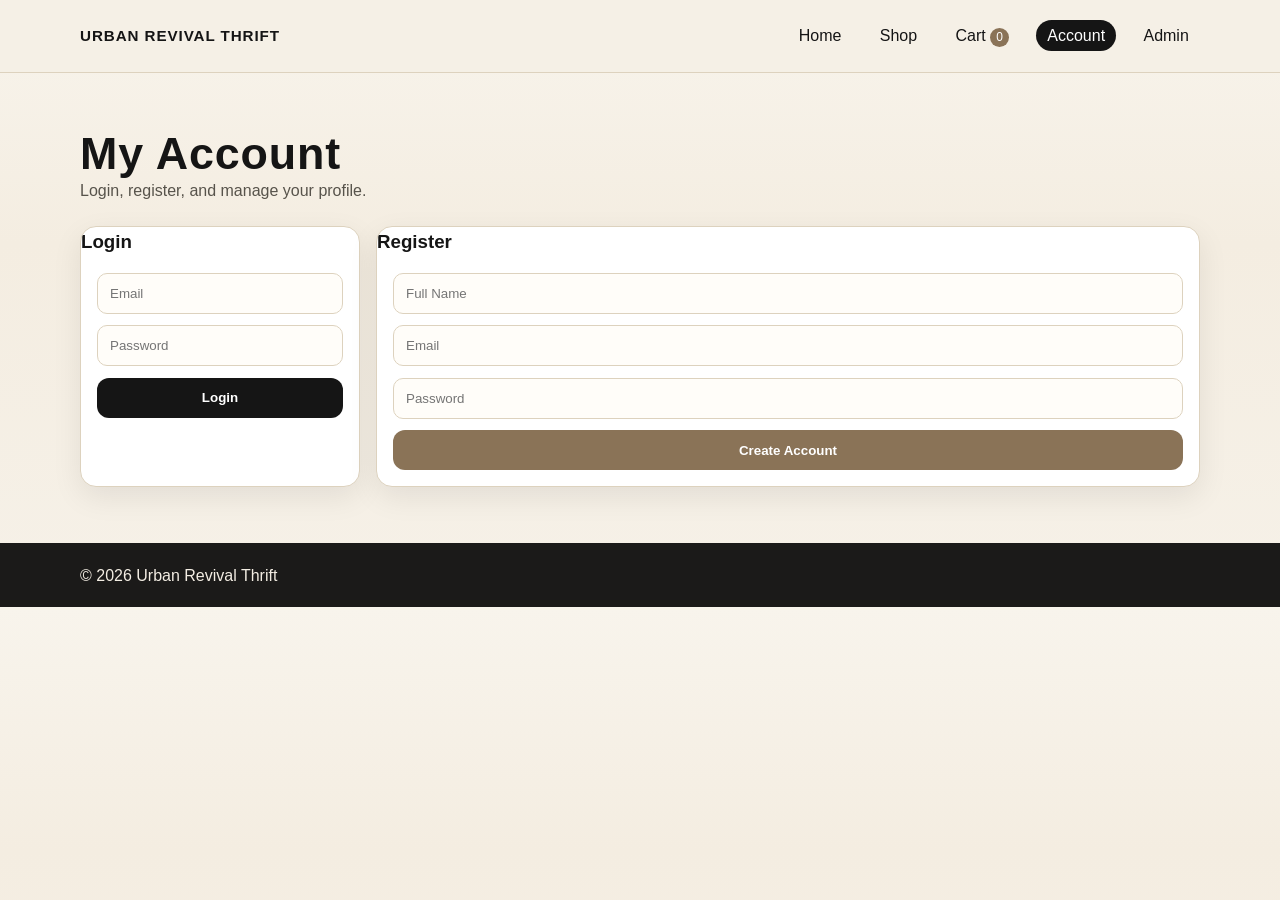
==== account.html @ 6cdc900d "trift" ====
<!DOCTYPE html>
<html lang="en">
<head>
  <meta charset="UTF-8" />
  <meta name="viewport" content="width=device-width, initial-scale=1.0" />
  <meta name="description" content="Account page for Urban Revival Thrift." />
  <title>Urban Revival Thrift | Account</title>
  <link rel="stylesheet" href="style.css" />
</head>
<body data-page="account">
  <header class="site-header">
    <nav class="container nav">
      <a href="index.html" class="brand">Urban Revival Thrift</a>
      <button class="menu-toggle" aria-label="Toggle menu">☰</button>
      <ul class="nav-links">
        <li><a href="index.html">Home</a></li>
        <li><a href="shop.html">Shop</a></li>
        <li><a href="cart.html">Cart <span class="cart-count">0</span></a></li>
        <li><a href="account.html" class="active">Account</a></li>
        <li><a href="admin.html">Admin</a></li>
      </ul>
    </nav>
  </header>

  <main class="section container">
    <div class="section-heading">
      <h1>My Account</h1>
      <p>Login, register, and manage your profile.</p>
    </div>

    <div class="account-layout">
      <section class="card">
        <h3>Login</h3>
        <form id="login-form" class="stack-form">
          <input type="email" id="login-email" placeholder="Email" required />
          <input type="password" id="login-password" placeholder="Password" required />
          <button class="btn btn-primary" type="submit">Login</button>
        </form>
      </section>

      <section class="card">
        <h3>Register</h3>
        <form id="register-form" class="stack-form">
          <input type="text" id="register-name" placeholder="Full Name" required />
          <input type="email" id="register-email" placeholder="Email" required />
          <input type="password" id="register-password" placeholder="Password" required />
          <button class="btn btn-dark" type="submit">Create Account</button>
        </form>
      </section>
    </div>

    <section id="profile-section" class="section card hidden">
      <div class="profile-header">
        <h3>Profile Management</h3>
        <button id="logout-btn" class="btn btn-outline">Logout</button>
      </div>
      <form id="profile-form" class="stack-form">
        <input type="text" id="profile-name" placeholder="Name" required />
        <input type="email" id="profile-email" placeholder="Email" required readonly />
        <input type="tel" id="profile-phone" placeholder="Phone" />
        <input type="text" id="profile-address" placeholder="Address" />
        <button type="submit" class="btn btn-primary">Save Profile</button>
      </form>
    </section>

    <section id="order-history" class="section card hidden">
      <h3>Order History</h3>
      <div id="orders-list"></div>
    </section>
  </main>

  <footer class="site-footer compact-footer">
    <div class="container">
      <p>© 2026 Urban Revival Thrift</p>
    </div>
  </footer>

  <script src="script.js"></script>
</body>
</html>
---- style.css ----
:root {
  --cream: #f5f0e6;
  --sand: #e4d8c3;
  --earth: #8a7357;
  --charcoal: #151515;
  --stone: #57534b;
  --white: #ffffff;
  --line: #ddd2be;
  --shadow: 0 10px 30px rgba(0, 0, 0, 0.08);
}

* {
  box-sizing: border-box;
  margin: 0;
  padding: 0;
}

body {
  font-family: "Segoe UI", "Trebuchet MS", sans-serif;
  background: linear-gradient(180deg, #f8f4ec, #f4ede1 40%, #f6f1e8);
  color: var(--charcoal);
  line-height: 1.6;
}

a {
  color: inherit;
  text-decoration: none;
}

img {
  width: 100%;
  display: block;
}

.container {
  width: min(1120px, 92%);
  margin: 0 auto;
}

.section {
  padding: 3.5rem 0;
}

.section-heading {
  margin-bottom: 1.4rem;
}

.section-heading h1,
.section-heading h2 {
  font-size: clamp(1.8rem, 4vw, 2.8rem);
  line-height: 1.1;
  letter-spacing: 0.02em;
}

.section-heading p {
  color: var(--stone);
}

.site-header {
  position: sticky;
  top: 0;
  z-index: 50;
  background: rgba(245, 240, 230, 0.95);
  border-bottom: 1px solid var(--line);
  backdrop-filter: blur(6px);
}

.nav {
  display: flex;
  align-items: center;
  justify-content: space-between;
  min-height: 72px;
}

.brand {
  font-weight: 800;
  text-transform: uppercase;
  letter-spacing: 0.06em;
  font-size: 0.95rem;
}

.nav-links {
  list-style: none;
  display: flex;
  gap: 1rem;
}

.nav-links a {
  padding: 0.45rem 0.7rem;
  border-radius: 999px;
  transition: all 0.2s ease;
}

.nav-links a:hover,
.nav-links .active {
  background: var(--charcoal);
  color: var(--white);
}

.menu-toggle {
  display: none;
  background: transparent;
  border: 0;
  font-size: 1.4rem;
}

.cart-count {
  display: inline-block;
  min-width: 18px;
  text-align: center;
  background: var(--earth);
  color: var(--white);
  border-radius: 999px;
  padding: 0 6px;
  font-size: 0.75rem;
}

.hero {
  position: relative;
  min-height: 82vh;
  display: grid;
  place-items: center;
  background: url("https://images.unsplash.com/photo-1483985988355-763728e1935b?auto=format&fit=crop&w=1600&q=80") center/cover no-repeat;
}

.hero-overlay {
  position: absolute;
  inset: 0;
  background: linear-gradient(120deg, rgba(21, 21, 21, 0.68), rgba(21, 21, 21, 0.28));
}

.hero-content {
  position: relative;
  color: var(--white);
  text-align: left;
  animation: slideIn 0.8s ease;
}

.hero h1 {
  font-size: clamp(2.2rem, 7vw, 4.7rem);
  margin-bottom: 0.5rem;
}

.tagline {
  margin-bottom: 1.4rem;
  font-size: clamp(1rem, 2.8vw, 1.5rem);
}

.eyebrow {
  text-transform: uppercase;
  letter-spacing: 0.2em;
  font-size: 0.8rem;
  margin-bottom: 0.5rem;
}

.btn {
  border: 0;
  border-radius: 12px;
  cursor: pointer;
  padding: 0.8rem 1.2rem;
  font-weight: 700;
  transition: transform 0.2s ease, box-shadow 0.2s ease;
  display: inline-flex;
  align-items: center;
  justify-content: center;
}

.btn:hover {
  transform: translateY(-2px);
  box-shadow: var(--shadow);
}

.btn-primary {
  background: var(--charcoal);
  color: var(--white);
}

.btn-dark {
  background: var(--earth);
  color: var(--white);
}

.btn-outline {
  border: 1px solid var(--charcoal);
  background: transparent;
}

.full {
  width: 100%;
}

.product-grid {
  display: grid;
  grid-template-columns: repeat(auto-fit, minmax(220px, 1fr));
  gap: 1rem;
}

.card {
  background: var(--white);
  border: 1px solid var(--line);
  border-radius: 16px;
  box-shadow: var(--shadow);
  overflow: hidden;
}

.product-card {
  transition: transform 0.25s ease;
}

.product-card:hover {
  transform: translateY(-6px);
}

.product-body {
  padding: 0.9rem;
}

.product-meta {
  display: flex;
  justify-content: space-between;
  color: var(--stone);
  font-size: 0.88rem;
  margin: 0.45rem 0;
}

.price {
  font-size: 1.05rem;
  font-weight: 800;
}

.section-alt {
  background: linear-gradient(180deg, #ebe2d4, #e8ddce);
}

.split {
  display: grid;
  grid-template-columns: 1.1fr 1fr;
  gap: 1.2rem;
  align-items: center;
}

.benefits {
  margin-top: 1rem;
  padding-left: 1rem;
}

.image-card img {
  height: 100%;
  object-fit: cover;
}

.testimonials {
  display: grid;
  grid-template-columns: repeat(auto-fit, minmax(230px, 1fr));
  gap: 1rem;
}

.testimonial {
  padding: 1rem;
}

.section-newsletter {
  background: var(--charcoal);
  color: var(--white);
}

.newsletter-wrap {
  display: grid;
  grid-template-columns: 1fr auto;
  gap: 1rem;
  align-items: center;
}

.newsletter-form {
  display: flex;
  gap: 0.6rem;
}

.newsletter-form input,
.filters input,
.filters select,
.stack-form input,
.stack-form textarea,
.checkout-form input,
.checkout-form select,
.admin-form-grid input,
.admin-form-grid select,
.admin-form-grid textarea,
.coupon-wrap input {
  width: 100%;
  padding: 0.75rem;
  border: 1px solid var(--line);
  border-radius: 10px;
  background: #fffdf9;
}

.site-footer {
  background: #1b1a19;
  color: #f3ede3;
  padding: 2.2rem 0 1rem;
}

.footer-grid {
  display: grid;
  grid-template-columns: repeat(auto-fit, minmax(170px, 1fr));
  gap: 1rem;
  margin-bottom: 1rem;
}

.site-footer a {
  color: #eadfcf;
}

.copyright {
  text-align: center;
  opacity: 0.8;
  font-size: 0.9rem;
}

.compact-footer {
  padding: 1.2rem 0;
}

.shop-layout,
.cart-layout,
.checkout-layout,
.account-layout {
  display: grid;
  grid-template-columns: 280px 1fr;
  gap: 1rem;
}

.filters {
  padding: 1rem;
  display: grid;
  gap: 0.5rem;
  height: fit-content;
}

.product-detail-layout {
  display: grid;
  grid-template-columns: 1fr 1fr;
  gap: 1rem;
}

.product-gallery-main img {
  aspect-ratio: 4 / 5;
  object-fit: cover;
}

.thumbnail-row {
  display: flex;
  gap: 0.5rem;
  margin-top: 0.6rem;
}

.thumbnail-row img {
  width: 70px;
  height: 70px;
  object-fit: cover;
  border-radius: 10px;
  cursor: pointer;
  border: 2px solid transparent;
}

.thumbnail-row img.active {
  border-color: var(--charcoal);
}

.product-info-card {
  padding: 1rem;
}

.qty-wrap {
  display: flex;
  align-items: center;
  gap: 0.6rem;
  margin: 0.8rem 0;
}

.qty-wrap input {
  width: 80px;
  padding: 0.5rem;
}

.reviews-list {
  display: grid;
  gap: 0.7rem;
}

.cart-item {
  display: grid;
  grid-template-columns: 90px 1fr auto;
  gap: 1rem;
  padding: 0.8rem;
  margin-bottom: 0.8rem;
}

.cart-item img {
  width: 90px;
  height: 90px;
  object-fit: cover;
  border-radius: 10px;
}

.summary-box {
  padding: 1rem;
  height: fit-content;
}

.summary-row {
  display: flex;
  justify-content: space-between;
  margin: 0.45rem 0;
}

.summary-row.total {
  font-weight: 800;
  font-size: 1.1rem;
}

.coupon-wrap {
  display: grid;
  grid-template-columns: 1fr auto;
  gap: 0.5rem;
  margin: 0.8rem 0;
}

.muted {
  color: var(--stone);
  font-size: 0.92rem;
}

.checkout-form,
.stack-form {
  display: grid;
  gap: 0.7rem;
  padding: 1rem;
}

.profile-header {
  display: flex;
  justify-content: space-between;
  align-items: center;
  margin-bottom: 0.6rem;
}

.admin-stats {
  display: grid;
  grid-template-columns: repeat(auto-fit, minmax(180px, 1fr));
  gap: 1rem;
}

.stat-card {
  padding: 1rem;
}

.admin-form-grid {
  display: grid;
  grid-template-columns: repeat(auto-fit, minmax(180px, 1fr));
  gap: 0.7rem;
}

.admin-form-grid textarea {
  grid-column: 1 / -1;
}

.admin-table {
  width: 100%;
  border-collapse: collapse;
  background: var(--white);
}

.admin-table th,
.admin-table td {
  border: 1px solid var(--line);
  padding: 0.65rem;
  text-align: left;
  font-size: 0.9rem;
}

.hidden {
  display: none;
}

.notice {
  background: #f2ebdd;
  border: 1px solid var(--line);
  border-radius: 10px;
  padding: 0.75rem;
  margin-bottom: 0.7rem;
}

@keyframes slideIn {
  from {
    opacity: 0;
    transform: translateY(18px);
  }
  to {
    opacity: 1;
    transform: translateY(0);
  }
}

@media (max-width: 930px) {
  .split,
  .shop-layout,
  .cart-layout,
  .checkout-layout,
  .account-layout,
  .product-detail-layout,
  .newsletter-wrap {
    grid-template-columns: 1fr;
  }

  .menu-toggle {
    display: block;
  }

  .nav-links {
    position: absolute;
    top: 72px;
    left: 0;
    right: 0;
    background: #f3ecdf;
    border-bottom: 1px solid var(--line);
    flex-direction: column;
    padding: 0.6rem 4%;
    display: none;
  }

  .nav-links.open {
    display: flex;
  }
}
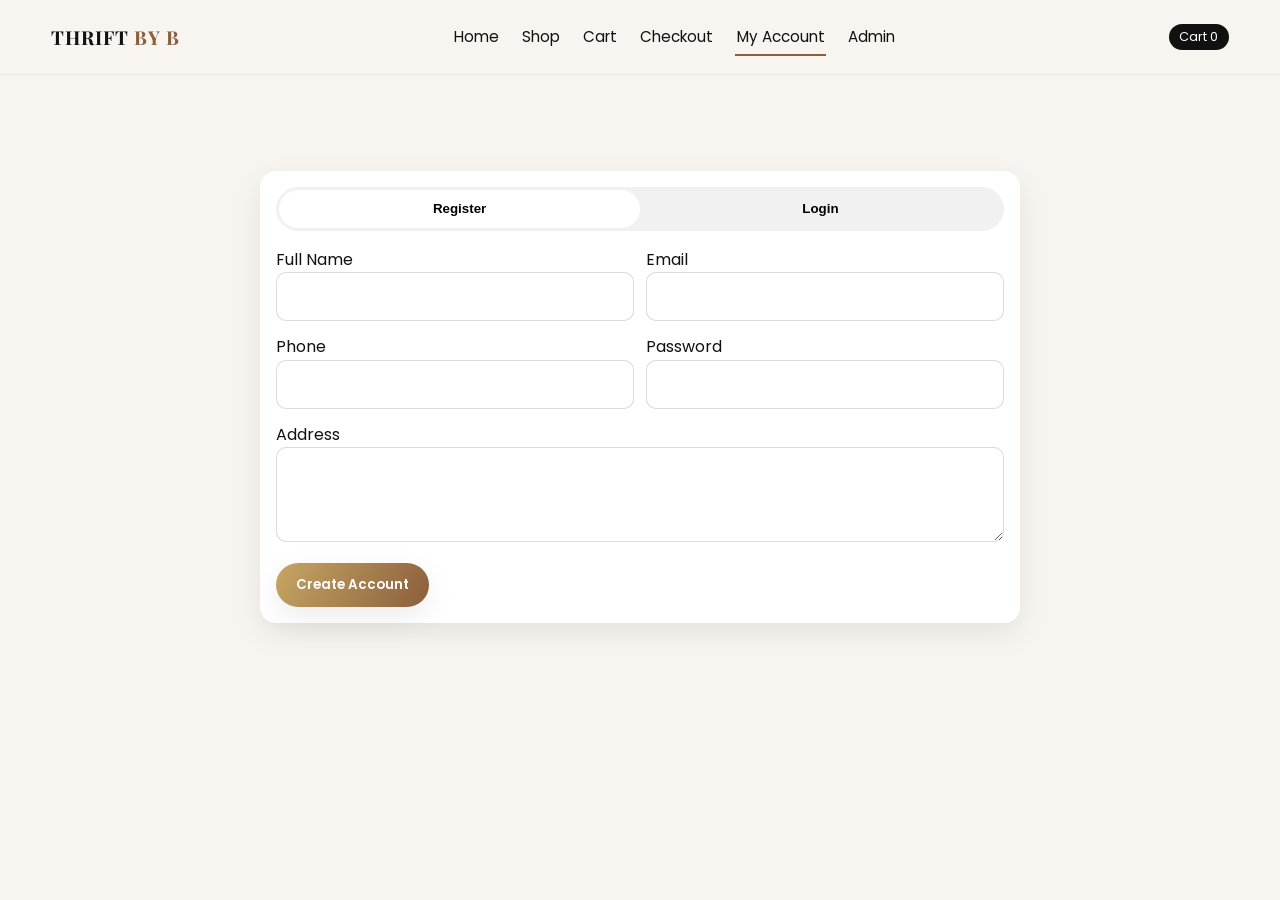
==== commit edb4980e: "update" ====
--- a/account.html
+++ b/account.html
@@ -1,80 +1,125 @@
 <!DOCTYPE html>
 <html lang="en">
-<head>
-  <meta charset="UTF-8" />
-  <meta name="viewport" content="width=device-width, initial-scale=1.0" />
-  <meta name="description" content="Account page for Urban Revival Thrift." />
-  <title>Urban Revival Thrift | Account</title>
-  <link rel="stylesheet" href="style.css" />
-</head>
-<body data-page="account">
-  <header class="site-header">
-    <nav class="container nav">
-      <a href="index.html" class="brand">Urban Revival Thrift</a>
-      <button class="menu-toggle" aria-label="Toggle menu">☰</button>
-      <ul class="nav-links">
-        <li><a href="index.html">Home</a></li>
-        <li><a href="shop.html">Shop</a></li>
-        <li><a href="cart.html">Cart <span class="cart-count">0</span></a></li>
-        <li><a href="account.html" class="active">Account</a></li>
-        <li><a href="admin.html">Admin</a></li>
-      </ul>
-    </nav>
-  </header>
+  <head>
+    <meta charset="UTF-8" />
+    <meta name="viewport" content="width=device-width, initial-scale=1.0" />
+    <meta name="description" content="Customer account page for THRIFT BY B - register, login, profile, and order history." />
+    <title>Account | THRIFT BY B</title>
+    <link rel="preconnect" href="https://fonts.googleapis.com" />
+    <link rel="preconnect" href="https://fonts.gstatic.com" crossorigin />
+    <link
+      href="https://fonts.googleapis.com/css2?family=Playfair+Display:wght@600;700;800&family=Poppins:wght@300;400;500;600;700&display=swap"
+      rel="stylesheet"
+    />
+    <link rel="stylesheet" href="style.css" />
+  </head>
+  <body data-page="account">
+    <header class="navbar">
+      <div class="container nav-wrap">
+        <a class="brand" href="index.html">THRIFT <span>BY B</span></a>
+        <nav class="nav-links" id="navLinks">
+          <a href="index.html">Home</a>
+          <a href="shop.html">Shop</a>
+          <a href="cart.html">Cart</a>
+          <a href="checkout.html">Checkout</a>
+          <a class="active" href="account.html" id="userChip">My Account</a>
+          <a href="admin-login.html">Admin</a>
+        </nav>
+        <div class="nav-actions">
+          <a class="cart-chip" href="cart.html">Cart <span data-cart-count>0</span></a>
+          <button class="hamburger" id="hamburgerBtn"><span></span><span></span><span></span></button>
+        </div>
+      </div>
+    </header>
 
-  <main class="section container">
-    <div class="section-heading">
-      <h1>My Account</h1>
-      <p>Login, register, and manage your profile.</p>
-    </div>
+    <main class="section">
+      <div class="container auth-wrap">
+        <div id="accountNotice"></div>
 
-    <div class="account-layout">
-      <section class="card">
-        <h3>Login</h3>
-        <form id="login-form" class="stack-form">
-          <input type="email" id="login-email" placeholder="Email" required />
-          <input type="password" id="login-password" placeholder="Password" required />
-          <button class="btn btn-primary" type="submit">Login</button>
-        </form>
-      </section>
+        <section id="authPanel" class="panel fade-in">
+          <div class="auth-switch">
+            <button class="active" data-auth-tab="register">Register</button>
+            <button data-auth-tab="login">Login</button>
+          </div>
 
-      <section class="card">
-        <h3>Register</h3>
-        <form id="register-form" class="stack-form">
-          <input type="text" id="register-name" placeholder="Full Name" required />
-          <input type="email" id="register-email" placeholder="Email" required />
-          <input type="password" id="register-password" placeholder="Password" required />
-          <button class="btn btn-dark" type="submit">Create Account</button>
-        </form>
-      </section>
-    </div>
+          <form id="registerForm" class="form-grid">
+            <div>
+              <label for="regName">Full Name</label>
+              <input id="regName" name="regName" type="text" required />
+            </div>
+            <div>
+              <label for="regEmail">Email</label>
+              <input id="regEmail" name="regEmail" type="email" required />
+            </div>
+            <div>
+              <label for="regPhone">Phone</label>
+              <input id="regPhone" name="regPhone" type="tel" required />
+            </div>
+            <div>
+              <label for="regPassword">Password</label>
+              <input id="regPassword" name="regPassword" type="password" required />
+            </div>
+            <div class="full">
+              <label for="regAddress">Address</label>
+              <textarea id="regAddress" name="regAddress" rows="3"></textarea>
+            </div>
+            <div class="full"><button class="btn btn-primary" type="submit">Create Account</button></div>
+          </form>
 
-    <section id="profile-section" class="section card hidden">
-      <div class="profile-header">
-        <h3>Profile Management</h3>
-        <button id="logout-btn" class="btn btn-outline">Logout</button>
+          <form id="loginForm" class="form-grid hidden">
+            <div>
+              <label for="loginEmail">Email</label>
+              <input id="loginEmail" name="loginEmail" type="email" required />
+            </div>
+            <div>
+              <label for="loginPassword">Password</label>
+              <input id="loginPassword" name="loginPassword" type="password" required />
+            </div>
+            <div class="full"><button class="btn btn-secondary" type="submit">Login</button></div>
+          </form>
+        </section>
+
+        <section id="profilePanel" class="hidden panel fade-in">
+          <div class="summary-line">
+            <h2 style="margin: 0">Welcome, <span id="profileNameText"></span></h2>
+            <button class="btn btn-light" data-logout type="button">Logout</button>
+          </div>
+          <h3>Manage Profile</h3>
+          <form id="profileForm" class="form-grid">
+            <div>
+              <label for="profileName">Name</label>
+              <input id="profileName" name="profileName" type="text" required />
+            </div>
+            <div>
+              <label for="profilePhone">Phone</label>
+              <input id="profilePhone" name="profilePhone" type="tel" required />
+            </div>
+            <div class="full">
+              <label for="profileAddress">Address</label>
+              <textarea id="profileAddress" name="profileAddress" rows="3"></textarea>
+            </div>
+            <div class="full"><button class="btn btn-primary" type="submit">Update Profile</button></div>
+          </form>
+
+          <h3>Order History</h3>
+          <div class="table-wrap">
+            <table>
+              <thead>
+                <tr>
+                  <th>Order ID</th>
+                  <th>Date</th>
+                  <th>Items</th>
+                  <th>Delivery</th>
+                  <th>Total</th>
+                </tr>
+              </thead>
+              <tbody id="orderHistoryBody"></tbody>
+            </table>
+          </div>
+        </section>
       </div>
-      <form id="profile-form" class="stack-form">
-        <input type="text" id="profile-name" placeholder="Name" required />
-        <input type="email" id="profile-email" placeholder="Email" required readonly />
-        <input type="tel" id="profile-phone" placeholder="Phone" />
-        <input type="text" id="profile-address" placeholder="Address" />
-        <button type="submit" class="btn btn-primary">Save Profile</button>
-      </form>
-    </section>
+    </main>
 
-    <section id="order-history" class="section card hidden">
-      <h3>Order History</h3>
-      <div id="orders-list"></div>
-    </section>
-  </main>
-
-  <footer class="site-footer compact-footer">
-    <div class="container">
-      <p>© 2026 Urban Revival Thrift</p>
-    </div>
-  </footer>
-
-  <script src="script.js"></script>
-</body>
+    <script src="script.js"></script>
+  </body>
 </html>
--- a/style.css
+++ b/style.css
@@ -1,25 +1,38 @@
 :root {
-  --cream: #f5f0e6;
-  --sand: #e4d8c3;
-  --earth: #8a7357;
-  --charcoal: #151515;
-  --stone: #57534b;
+  --cream: #f8f5f0;
+  --blush: #f4c2c2;
+  --black: #111111;
+  --brown: #8b5e3c;
+  --gold: #c6a664;
   --white: #ffffff;
-  --line: #ddd2be;
-  --shadow: 0 10px 30px rgba(0, 0, 0, 0.08);
+  --muted: #6d665f;
+  --shadow: 0 10px 30px rgba(17, 17, 17, 0.08);
+  --shadow-strong: 0 16px 40px rgba(17, 17, 17, 0.18);
+  --radius: 16px;
 }
 
 * {
   box-sizing: border-box;
+}
+
+html,
+body {
   margin: 0;
   padding: 0;
+  scroll-behavior: smooth;
 }
 
 body {
-  font-family: "Segoe UI", "Trebuchet MS", sans-serif;
-  background: linear-gradient(180deg, #f8f4ec, #f4ede1 40%, #f6f1e8);
-  color: var(--charcoal);
+  font-family: "Poppins", sans-serif;
+  background: var(--cream);
+  color: var(--black);
   line-height: 1.6;
+  overflow-x: hidden;
+}
+
+img {
+  max-width: 100%;
+  display: block;
 }
 
 a {
@@ -27,474 +40,212 @@
   text-decoration: none;
 }
 
-img {
-  width: 100%;
-  display: block;
-}
-
 .container {
-  width: min(1120px, 92%);
+  width: min(92%, 1280px);
   margin: 0 auto;
 }
 
 .section {
-  padding: 3.5rem 0;
-}
-
-.section-heading {
-  margin-bottom: 1.4rem;
-}
-
-.section-heading h1,
-.section-heading h2 {
-  font-size: clamp(1.8rem, 4vw, 2.8rem);
-  line-height: 1.1;
+  padding: 4rem 0;
+}
+
+.section-title {
+  font-family: "Playfair Display", serif;
+  font-size: clamp(1.75rem, 3vw, 2.8rem);
   letter-spacing: 0.02em;
-}
-
-.section-heading p {
-  color: var(--stone);
-}
-
-.site-header {
+  margin: 0 0 1rem;
+}
+
+.section-subtitle {
+  color: var(--muted);
+  margin: 0 0 2rem;
+}
+
+.fade-in {
+  opacity: 0;
+  transform: translateY(20px);
+  transition: opacity 0.6s ease, transform 0.6s ease;
+}
+
+.fade-in.show {
+  opacity: 1;
+  transform: translateY(0);
+}
+
+.announcement-bar {
+  background: var(--black);
+  color: var(--cream);
+  text-align: center;
+  padding: 0.55rem 0.75rem;
+  font-size: 0.88rem;
+  letter-spacing: 0.04em;
+}
+
+.navbar {
   position: sticky;
   top: 0;
-  z-index: 50;
-  background: rgba(245, 240, 230, 0.95);
-  border-bottom: 1px solid var(--line);
-  backdrop-filter: blur(6px);
-}
-
-.nav {
-  display: flex;
+  z-index: 200;
+  background: rgba(248, 245, 240, 0.95);
+  border-bottom: 1px solid rgba(17, 17, 17, 0.06);
+  backdrop-filter: blur(8px);
+}
+
+.nav-wrap {
+  display: flex;
+  justify-content: space-between;
   align-items: center;
-  justify-content: space-between;
-  min-height: 72px;
+  gap: 1rem;
+  min-height: 74px;
 }
 
 .brand {
-  font-weight: 800;
-  text-transform: uppercase;
-  letter-spacing: 0.06em;
+  font-family: "Playfair Display", serif;
+  font-size: 1.2rem;
+  letter-spacing: 0.05em;
+  font-weight: 700;
+}
+
+.brand span {
+  color: var(--brown);
+}
+
+.nav-links {
+  display: flex;
+  gap: 1.25rem;
+  align-items: center;
+}
+
+.nav-links a {
   font-size: 0.95rem;
-}
-
-.nav-links {
-  list-style: none;
-  display: flex;
-  gap: 1rem;
-}
-
-.nav-links a {
-  padding: 0.45rem 0.7rem;
-  border-radius: 999px;
-  transition: all 0.2s ease;
-}
-
-.nav-links a:hover,
-.nav-links .active {
-  background: var(--charcoal);
-  color: var(--white);
-}
-
-.menu-toggle {
-  display: none;
-  background: transparent;
-  border: 0;
-  font-size: 1.4rem;
-}
-
-.cart-count {
-  display: inline-block;
-  min-width: 18px;
-  text-align: center;
-  background: var(--earth);
+  padding: 0.3rem 0.1rem;
+  position: relative;
+}
+
+.nav-links a::after {
+  content: "";
+  position: absolute;
+  left: 0;
+  bottom: -2px;
+  width: 0;
+  height: 2px;
+  background: var(--brown);
+  transition: width 0.3s ease;
+}
+
+.nav-links a:hover::after,
+.nav-links a.active::after {
+  width: 100%;
+}
+
+.nav-actions {
+  display: flex;
+  align-items: center;
+  gap: 0.9rem;
+}
+
+.cart-chip {
+  background: var(--black);
   color: var(--white);
   border-radius: 999px;
-  padding: 0 6px;
-  font-size: 0.75rem;
-}
-
-.hero {
-  position: relative;
-  min-height: 82vh;
-  display: grid;
-  place-items: center;
-  background: url("https://images.unsplash.com/photo-1483985988355-763728e1935b?auto=format&fit=crop&w=1600&q=80") center/cover no-repeat;
-}
-
-.hero-overlay {
-  position: absolute;
-  inset: 0;
-  background: linear-gradient(120deg, rgba(21, 21, 21, 0.68), rgba(21, 21, 21, 0.28));
-}
-
-.hero-content {
-  position: relative;
-  color: var(--white);
-  text-align: left;
-  animation: slideIn 0.8s ease;
-}
-
-.hero h1 {
-  font-size: clamp(2.2rem, 7vw, 4.7rem);
-  margin-bottom: 0.5rem;
-}
-
-.tagline {
-  margin-bottom: 1.4rem;
-  font-size: clamp(1rem, 2.8vw, 1.5rem);
-}
-
-.eyebrow {
-  text-transform: uppercase;
-  letter-spacing: 0.2em;
+  padding: 0.2rem 0.65rem;
   font-size: 0.8rem;
-  margin-bottom: 0.5rem;
+}
+
+.hamburger {
+  display: none;
+  width: 42px;
+  height: 42px;
+  border-radius: 50%;
+  border: 1px solid rgba(17, 17, 17, 0.2);
+  background: transparent;
+  cursor: pointer;
+}
+
+.hamburger span {
+  display: block;
+  width: 20px;
+  height: 2px;
+  margin: 4px auto;
+  background: var(--black);
+  transition: 0.3s ease;
 }
 
 .btn {
   border: 0;
-  border-radius: 12px;
+  border-radius: 999px;
+  padding: 0.78rem 1.25rem;
   cursor: pointer;
-  padding: 0.8rem 1.2rem;
-  font-weight: 700;
-  transition: transform 0.2s ease, box-shadow 0.2s ease;
-  display: inline-flex;
-  align-items: center;
-  justify-content: center;
+  font-weight: 600;
+  font-family: inherit;
+  transition: transform 0.3s ease, box-shadow 0.3s ease, background 0.3s ease;
 }
 
 .btn:hover {
-  transform: translateY(-2px);
+  transform: translateY(-2px) scale(1.02);
+}
+
+.btn:active {
+  transform: scale(0.98);
+}
+
+.btn-primary {
+  background: linear-gradient(120deg, var(--gold), var(--brown));
+  color: var(--white);
   box-shadow: var(--shadow);
 }
 
-.btn-primary {
-  background: var(--charcoal);
+.btn-primary:hover {
+  box-shadow: var(--shadow-strong);
+}
+
+.btn-secondary {
+  background: var(--black);
   color: var(--white);
 }
 
-.btn-dark {
-  background: var(--earth);
+.btn-light {
+  background: var(--white);
+  border: 1px solid rgba(17, 17, 17, 0.1);
+}
+
+.hero {
+  min-height: calc(100vh - 118px);
+  display: grid;
+  place-items: center;
+  background:
+    linear-gradient(
+      120deg,
+      rgba(17, 17, 17, 0.55),
+      rgba(139, 94, 60, 0.24),
+      rgba(244, 194, 194, 0.35)
+    ),
+    url("https://images.unsplash.com/photo-1529139574466-a303027c1d8b?auto=format&fit=crop&w=1800&q=80")
+      center/cover no-repeat;
+}
+
+.hero-content {
   color: var(--white);
-}
-
-.btn-outline {
-  border: 1px solid var(--charcoal);
-  background: transparent;
-}
-
-.full {
-  width: 100%;
-}
-
-.product-grid {
-  display: grid;
-  grid-template-columns: repeat(auto-fit, minmax(220px, 1fr));
-  gap: 1rem;
-}
-
-.card {
-  background: var(--white);
-  border: 1px solid var(--line);
-  border-radius: 16px;
-  box-shadow: var(--shadow);
-  overflow: hidden;
-}
-
-.product-card {
-  transition: transform 0.25s ease;
-}
-
-.product-card:hover {
-  transform: translateY(-6px);
-}
-
-.product-body {
-  padding: 0.9rem;
-}
-
-.product-meta {
-  display: flex;
-  justify-content: space-between;
-  color: var(--stone);
-  font-size: 0.88rem;
-  margin: 0.45rem 0;
-}
-
-.price {
-  font-size: 1.05rem;
-  font-weight: 800;
-}
-
-.section-alt {
-  background: linear-gradient(180deg, #ebe2d4, #e8ddce);
-}
-
-.split {
-  display: grid;
-  grid-template-columns: 1.1fr 1fr;
-  gap: 1.2rem;
-  align-items: center;
-}
-
-.benefits {
-  margin-top: 1rem;
-  padding-left: 1rem;
-}
-
-.image-card img {
-  height: 100%;
-  object-fit: cover;
-}
-
-.testimonials {
-  display: grid;
-  grid-template-columns: repeat(auto-fit, minmax(230px, 1fr));
-  gap: 1rem;
-}
-
-.testimonial {
-  padding: 1rem;
-}
-
-.section-newsletter {
-  background: var(--charcoal);
-  color: var(--white);
-}
-
-.newsletter-wrap {
-  display: grid;
-  grid-template-columns: 1fr auto;
-  gap: 1rem;
-  align-items: center;
-}
-
-.newsletter-form {
-  display: flex;
-  gap: 0.6rem;
-}
-
-.newsletter-form input,
-.filters input,
-.filters select,
-.stack-form input,
-.stack-form textarea,
-.checkout-form input,
-.checkout-form select,
-.admin-form-grid input,
-.admin-form-grid select,
-.admin-form-grid textarea,
-.coupon-wrap input {
-  width: 100%;
-  padding: 0.75rem;
-  border: 1px solid var(--line);
-  border-radius: 10px;
-  background: #fffdf9;
-}
-
-.site-footer {
-  background: #1b1a19;
-  color: #f3ede3;
-  padding: 2.2rem 0 1rem;
-}
-
-.footer-grid {
-  display: grid;
-  grid-template-columns: repeat(auto-fit, minmax(170px, 1fr));
-  gap: 1rem;
-  margin-bottom: 1rem;
-}
-
-.site-footer a {
-  color: #eadfcf;
-}
-
-.copyright {
   text-align: center;
-  opacity: 0.8;
-  font-size: 0.9rem;
-}
-
-.compact-footer {
-  padding: 1.2rem 0;
-}
-
-.shop-layout,
-.cart-layout,
-.checkout-layout,
-.account-layout {
-  display: grid;
-  grid-template-columns: 280px 1fr;
-  gap: 1rem;
-}
-
-.filters {
-  padding: 1rem;
-  display: grid;
-  gap: 0.5rem;
-  height: fit-content;
-}
-
-.product-detail-layout {
-  display: grid;
-  grid-template-columns: 1fr 1fr;
-  gap: 1rem;
-}
-
-.product-gallery-main img {
-  aspect-ratio: 4 / 5;
-  object-fit: cover;
-}
-
-.thumbnail-row {
-  display: flex;
-  gap: 0.5rem;
-  margin-top: 0.6rem;
-}
-
-.thumbnail-row img {
-  width: 70px;
-  height: 70px;
-  object-fit: cover;
-  border-radius: 10px;
-  cursor: pointer;
-  border: 2px solid transparent;
-}
-
-.thumbnail-row img.active {
-  border-color: var(--charcoal);
-}
-
-.product-info-card {
-  padding: 1rem;
-}
-
-.qty-wrap {
-  display: flex;
-  align-items: center;
-  gap: 0.6rem;
-  margin: 0.8rem 0;
-}
-
-.qty-wrap input {
-  width: 80px;
-  padding: 0.5rem;
-}
-
-.reviews-list {
-  display: grid;
-  gap: 0.7rem;
-}
-
-.cart-item {
-  display: grid;
-  grid-template-columns: 90px 1fr auto;
-  gap: 1rem;
-  padding: 0.8rem;
-  margin-bottom: 0.8rem;
-}
-
-.cart-item img {
-  width: 90px;
-  height: 90px;
-  object-fit: cover;
-  border-radius: 10px;
-}
-
-.summary-box {
-  padding: 1rem;
-  height: fit-content;
-}
-
-.summary-row {
-  display: flex;
-  justify-content: space-between;
-  margin: 0.45rem 0;
-}
-
-.summary-row.total {
-  font-weight: 800;
-  font-size: 1.1rem;
-}
-
-.coupon-wrap {
-  display: grid;
-  grid-template-columns: 1fr auto;
-  gap: 0.5rem;
-  margin: 0.8rem 0;
-}
-
-.muted {
-  color: var(--stone);
-  font-size: 0.92rem;
-}
-
-.checkout-form,
-.stack-form {
-  display: grid;
-  gap: 0.7rem;
-  padding: 1rem;
-}
-
-.profile-header {
-  display: flex;
-  justify-content: space-between;
-  align-items: center;
-  margin-bottom: 0.6rem;
-}
-
-.admin-stats {
-  display: grid;
-  grid-template-columns: repeat(auto-fit, minmax(180px, 1fr));
-  gap: 1rem;
-}
-
-.stat-card {
-  padding: 1rem;
-}
-
-.admin-form-grid {
-  display: grid;
-  grid-template-columns: repeat(auto-fit, minmax(180px, 1fr));
-  gap: 0.7rem;
-}
-
-.admin-form-grid textarea {
-  grid-column: 1 / -1;
-}
-
-.admin-table {
-  width: 100%;
-  border-collapse: collapse;
-  background: var(--white);
-}
-
-.admin-table th,
-.admin-table td {
-  border: 1px solid var(--line);
-  padding: 0.65rem;
-  text-align: left;
-  font-size: 0.9rem;
-}
-
-.hidden {
-  display: none;
-}
-
-.notice {
-  background: #f2ebdd;
-  border: 1px solid var(--line);
-  border-radius: 10px;
-  padding: 0.75rem;
-  margin-bottom: 0.7rem;
-}
-
-@keyframes slideIn {
+  max-width: 760px;
+  padding: 2rem 1rem;
+  animation: softFade 0.9s ease;
+}
+
+.hero-content h1 {
+  margin: 0;
+  font-family: "Playfair Display", serif;
+  font-size: clamp(2.2rem, 5vw, 4rem);
+  line-height: 1.1;
+}
+
+.hero-content p {
+  margin: 1rem 0 1.8rem;
+}
+
+@keyframes softFade {
   from {
     opacity: 0;
-    transform: translateY(18px);
+    transform: translateY(20px);
   }
   to {
     opacity: 1;
@@ -502,34 +253,506 @@
   }
 }
 
-@media (max-width: 930px) {
-  .split,
+.pill-row {
+  display: flex;
+  gap: 0.7rem;
+  flex-wrap: wrap;
+  margin-top: 1rem;
+}
+
+.pill {
+  border-radius: 999px;
+  background: rgba(248, 245, 240, 0.82);
+  color: var(--black);
+  padding: 0.45rem 0.9rem;
+  font-size: 0.8rem;
+}
+
+.grid-products {
+  display: grid;
+  grid-template-columns: repeat(4, minmax(0, 1fr));
+  gap: 1.25rem;
+}
+
+.product-card {
+  background: var(--white);
+  border-radius: var(--radius);
+  overflow: hidden;
+  box-shadow: var(--shadow);
+  transition: transform 0.3s ease, box-shadow 0.3s ease;
+  border: 1px solid rgba(17, 17, 17, 0.04);
+}
+
+.product-card:hover {
+  transform: translateY(-6px);
+  box-shadow: var(--shadow-strong);
+}
+
+.product-media {
+  position: relative;
+  aspect-ratio: 3/4;
+}
+
+.product-media img {
+  width: 100%;
+  height: 100%;
+  object-fit: cover;
+}
+
+.tag {
+  position: absolute;
+  top: 10px;
+  left: 10px;
+  background: rgba(255, 255, 255, 0.95);
+  padding: 0.3rem 0.55rem;
+  border-radius: 999px;
+  font-size: 0.72rem;
+  font-weight: 600;
+}
+
+.product-body {
+  padding: 0.95rem;
+}
+
+.product-title {
+  margin: 0 0 0.3rem;
+  font-size: 1rem;
+}
+
+.product-meta {
+  margin: 0 0 0.8rem;
+  color: var(--muted);
+  font-size: 0.85rem;
+}
+
+.price {
+  font-weight: 700;
+  font-size: 1.02rem;
+}
+
+.price-row {
+  display: flex;
+  justify-content: space-between;
+  align-items: center;
+  gap: 0.8rem;
+}
+
+.shop-layout {
+  display: grid;
+  grid-template-columns: 280px 1fr;
+  gap: 1.25rem;
+}
+
+.filter-panel {
+  background: var(--white);
+  border-radius: var(--radius);
+  box-shadow: var(--shadow);
+  padding: 1rem;
+  height: fit-content;
+  position: sticky;
+  top: 90px;
+}
+
+.filter-panel h3 {
+  margin: 0 0 1rem;
+  font-family: "Playfair Display", serif;
+}
+
+.filter-group {
+  margin-bottom: 1rem;
+}
+
+.filter-group label {
+  display: block;
+  font-size: 0.9rem;
+  margin-bottom: 0.5rem;
+}
+
+input,
+select,
+textarea {
+  width: 100%;
+  border: 1px solid rgba(17, 17, 17, 0.15);
+  border-radius: 10px;
+  padding: 0.75rem 0.85rem;
+  font-family: inherit;
+  font-size: 0.95rem;
+  background: var(--white);
+  transition: border-color 0.3s ease, box-shadow 0.3s ease;
+}
+
+input:focus,
+select:focus,
+textarea:focus {
+  outline: none;
+  border-color: var(--brown);
+  box-shadow: 0 0 0 3px rgba(139, 94, 60, 0.15);
+}
+
+.shop-controls {
+  display: flex;
+  justify-content: space-between;
+  align-items: center;
+  flex-wrap: wrap;
+  gap: 0.7rem;
+  margin-bottom: 1rem;
+}
+
+.empty-state {
+  background: var(--white);
+  border-radius: var(--radius);
+  padding: 2rem;
+  text-align: center;
+  box-shadow: var(--shadow);
+}
+
+.product-page-grid {
+  display: grid;
+  grid-template-columns: 1fr 1fr;
+  gap: 1.5rem;
+}
+
+.product-gallery {
+  background: var(--white);
+  border-radius: var(--radius);
+  overflow: hidden;
+  box-shadow: var(--shadow);
+}
+
+.product-main-image {
+  width: 100%;
+  aspect-ratio: 4/5;
+  object-fit: cover;
+}
+
+.thumb-row {
+  display: grid;
+  grid-template-columns: repeat(4, minmax(0, 1fr));
+  gap: 0.5rem;
+  padding: 0.7rem;
+}
+
+.thumb {
+  border: 2px solid transparent;
+  border-radius: 10px;
+  overflow: hidden;
+  cursor: pointer;
+}
+
+.thumb.active {
+  border-color: var(--brown);
+}
+
+.badge {
+  display: inline-block;
+  background: rgba(244, 194, 194, 0.45);
+  color: var(--brown);
+  padding: 0.2rem 0.7rem;
+  border-radius: 999px;
+  font-size: 0.8rem;
+  font-weight: 600;
+}
+
+.panel {
+  background: var(--white);
+  border-radius: var(--radius);
+  box-shadow: var(--shadow);
+  padding: 1rem;
+}
+
+.two-col {
+  display: grid;
+  grid-template-columns: 1.2fr 0.8fr;
+  gap: 1.1rem;
+}
+
+.cart-list {
+  display: grid;
+  gap: 0.9rem;
+}
+
+.cart-item {
+  display: grid;
+  grid-template-columns: 88px 1fr auto;
+  gap: 0.8rem;
+  align-items: center;
+  border: 1px solid rgba(17, 17, 17, 0.08);
+  border-radius: 12px;
+  padding: 0.6rem;
+}
+
+.cart-item img {
+  width: 88px;
+  height: 88px;
+  object-fit: cover;
+  border-radius: 10px;
+}
+
+.qty-row {
+  display: flex;
+  align-items: center;
+  gap: 0.4rem;
+}
+
+.qty-btn {
+  width: 30px;
+  height: 30px;
+  border: 0;
+  border-radius: 8px;
+  background: var(--cream);
+  cursor: pointer;
+}
+
+.summary-line {
+  display: flex;
+  justify-content: space-between;
+  margin-bottom: 0.7rem;
+}
+
+.summary-line.total {
+  font-weight: 700;
+  border-top: 1px solid rgba(17, 17, 17, 0.1);
+  padding-top: 0.7rem;
+}
+
+.form-grid {
+  display: grid;
+  grid-template-columns: repeat(2, minmax(0, 1fr));
+  gap: 0.8rem;
+}
+
+.full {
+  grid-column: 1/-1;
+}
+
+.auth-wrap {
+  max-width: 760px;
+  margin: 2rem auto;
+}
+
+.auth-switch {
+  display: flex;
+  border-radius: 999px;
+  background: rgba(17, 17, 17, 0.06);
+  padding: 0.2rem;
+  margin-bottom: 1rem;
+}
+
+.auth-switch button {
+  flex: 1;
+  background: transparent;
+  border: 0;
+  padding: 0.7rem;
+  border-radius: 999px;
+  cursor: pointer;
+  font-weight: 600;
+}
+
+.auth-switch button.active {
+  background: var(--white);
+}
+
+.hidden {
+  display: none !important;
+}
+
+.table-wrap {
+  overflow-x: auto;
+}
+
+table {
+  width: 100%;
+  border-collapse: collapse;
+  min-width: 700px;
+}
+
+th,
+td {
+  padding: 0.75rem;
+  border-bottom: 1px solid rgba(17, 17, 17, 0.08);
+  text-align: left;
+  font-size: 0.9rem;
+}
+
+.admin-layout {
+  display: grid;
+  grid-template-columns: 250px 1fr;
+  min-height: 100vh;
+}
+
+.admin-side {
+  background: var(--black);
+  color: var(--white);
+  padding: 1rem;
+}
+
+.admin-side a {
+  display: block;
+  padding: 0.6rem 0;
+  color: rgba(255, 255, 255, 0.82);
+}
+
+.admin-main {
+  padding: 1.2rem;
+}
+
+.stat-grid {
+  display: grid;
+  grid-template-columns: repeat(3, minmax(0, 1fr));
+  gap: 0.8rem;
+}
+
+.stat-card {
+  background: var(--white);
+  border-radius: 14px;
+  box-shadow: var(--shadow);
+  padding: 1rem;
+}
+
+.stat-card h4 {
+  margin: 0;
+  color: var(--muted);
+  font-size: 0.84rem;
+}
+
+.stat-card p {
+  margin: 0.45rem 0 0;
+  font-size: 1.4rem;
+  font-weight: 700;
+}
+
+.footer {
+  background: #1e1a17;
+  color: var(--cream);
+  padding: 2rem 0 1rem;
+  margin-top: 3rem;
+}
+
+.footer-grid {
+  display: grid;
+  grid-template-columns: repeat(3, minmax(0, 1fr));
+  gap: 1rem;
+}
+
+.footer h4 {
+  font-family: "Playfair Display", serif;
+  margin-top: 0;
+}
+
+.notice {
+  padding: 0.8rem;
+  border-radius: 10px;
+  font-size: 0.9rem;
+  margin-bottom: 1rem;
+}
+
+.notice.success {
+  background: rgba(65, 161, 84, 0.12);
+  color: #205a2f;
+}
+
+.notice.error {
+  background: rgba(214, 75, 75, 0.12);
+  color: #762121;
+}
+
+@media (max-width: 1024px) {
+  .grid-products {
+    grid-template-columns: repeat(2, minmax(0, 1fr));
+  }
+
   .shop-layout,
-  .cart-layout,
-  .checkout-layout,
-  .account-layout,
-  .product-detail-layout,
-  .newsletter-wrap {
+  .two-col,
+  .product-page-grid {
     grid-template-columns: 1fr;
   }
 
-  .menu-toggle {
-    display: block;
-  }
-
+  .filter-panel {
+    position: static;
+  }
+}
+
+@media (max-width: 768px) {
   .nav-links {
     position: absolute;
-    top: 72px;
+    top: 74px;
     left: 0;
     right: 0;
-    background: #f3ecdf;
-    border-bottom: 1px solid var(--line);
-    flex-direction: column;
-    padding: 0.6rem 4%;
-    display: none;
+    background: var(--cream);
+    border-bottom: 1px solid rgba(17, 17, 17, 0.08);
+    display: grid;
+    gap: 0;
+    padding: 0.4rem 1rem 1rem;
+    transform: translateY(-12px);
+    opacity: 0;
+    pointer-events: none;
+    transition: 0.3s ease;
   }
 
   .nav-links.open {
-    display: flex;
-  }
-}
+    transform: translateY(0);
+    opacity: 1;
+    pointer-events: auto;
+  }
+
+  .nav-links a {
+    padding: 0.75rem 0;
+    border-bottom: 1px solid rgba(17, 17, 17, 0.06);
+  }
+
+  .hamburger {
+    display: inline-block;
+  }
+
+  .grid-products,
+  .footer-grid,
+  .form-grid,
+  .stat-grid,
+  .admin-layout {
+    grid-template-columns: 1fr;
+  }
+
+  .admin-side {
+    min-height: auto;
+  }
+
+  .hero {
+    min-height: 78vh;
+  }
+
+  .hero-content {
+    text-align: left;
+  }
+
+  .btn,
+  input,
+  select,
+  textarea {
+    width: 100%;
+  }
+}
+
+@media (max-width: 480px) {
+  .container {
+    width: 94%;
+  }
+
+  .section {
+    padding: 3rem 0;
+  }
+
+  .cart-item {
+    grid-template-columns: 1fr;
+    text-align: center;
+  }
+
+  .cart-item img {
+    width: 100%;
+    height: 200px;
+    margin: 0 auto;
+  }
+
+  .qty-row {
+    justify-content: center;
+  }
+}
